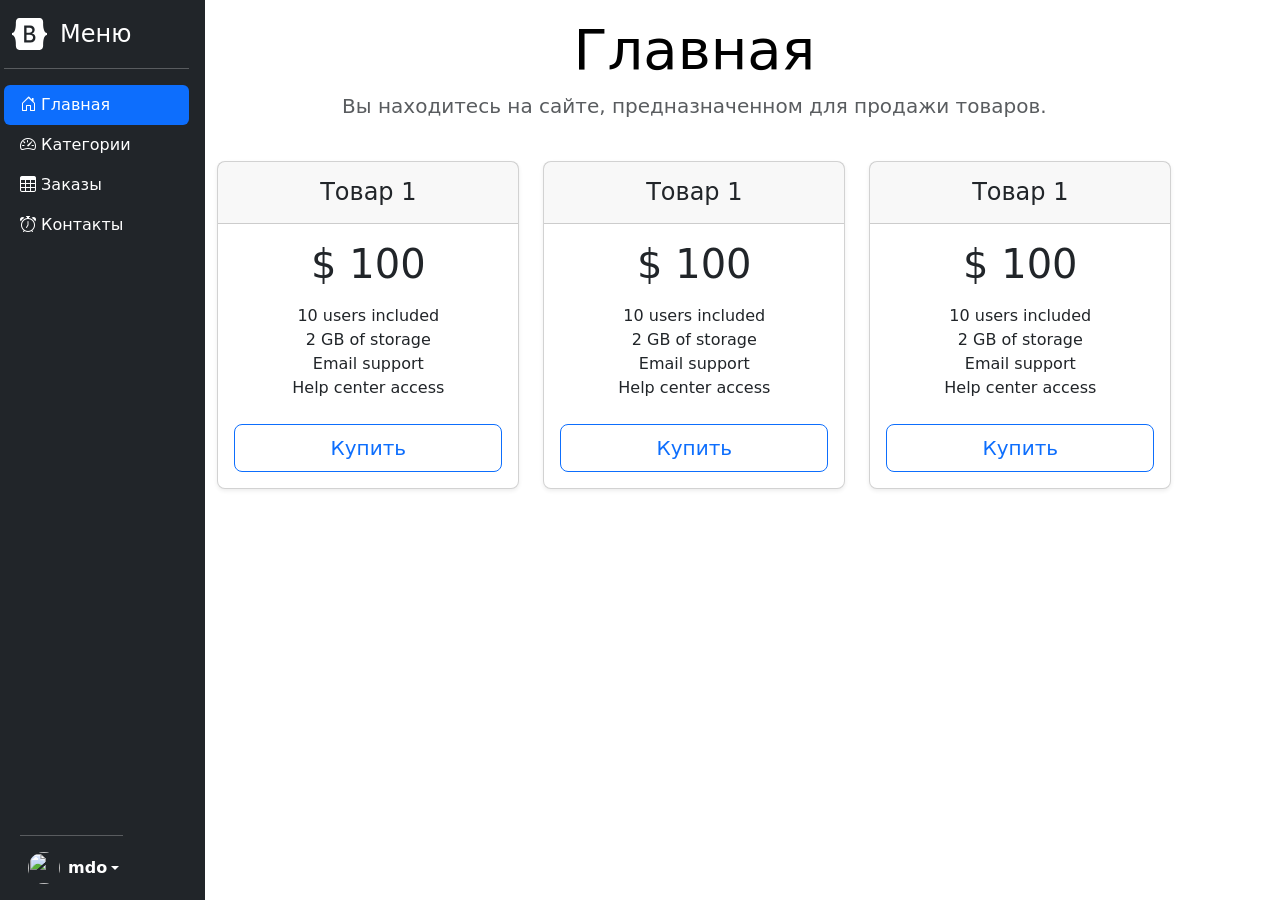
==== index.html @ ac0a966a "главная" ====
<!DOCTYPE html>
<html lang="ru">
<head>
    <meta charset="utf-8">
    <meta name="viewport" content="width=device-width, initial-scale=1">
    <title>
        Главная
    </title>
    <link href="css/bootstrap.rtl.css" rel="stylesheet">
    <link href="css/bootstrap.css" rel="stylesheet">
    <link rel="stylesheet" href="https://cdn.jsdelivr.net/npm/bootstrap-icons@1.13.1/font/bootstrap-icons.min.css">
    <script src="js/bootstrap.bundle.js"></script>
</head>
<body>
<div class="row " style="height: 100vh">
    <div class="col-2 bg-dark text-bg-dark position-relative" style="padding: 16px">
        <a href="#" class="d-flex align-items-center mb-3 mb-md-0 me-md-auto text-white text-decoration-none">
            <img src="brand/bootstrap-logo-white.svg" width="40" height="32" style="padding-right: 5px"
                 class="bi pe-none me-2">
            <span class="fs-4">Меню</span>
        </a>
        <hr>
        <ul class="nav nav-pills flex-column mb-auto">
            <li class="nav-item"><a href="index.html" class="nav-link active" aria-current="page">
                <i class="bi bi-house-door"></i>
                Главная
            </a></li>
            <li><a href="category.html" class="nav-link text-white">
                <i class="bi bi-speedometer2"></i>
                Категории
            </a></li>
            <li><a href="#" class="nav-link text-white">
                <i class="bi bi-table"></i>
                Заказы
            </a></li>
            <li><a href="#" class="nav-link text-white">
                <i class="bi bi-alarm"></i>
                Контакты
            </a></li>
        </ul>
        <div class="position-absolute bottom-0" style="padding: 16px">
            <hr>
            <div class="dropdown">
                <a href="#" class="d-flex align-items-center text-white text-decoration-none dropdown-toggle"
                   data-bs-toggle="dropdown" aria-expanded="false">
                    <img src="https://github.com/mdo.png" alt="" width="32" height="32" class="rounded-circle me-2">
                    <strong>mdo</strong> </a>
                <ul class="dropdown-menu dropdown-menu-dark text-small shadow">
                    <li><a class="dropdown-item" href="#">Профиль</a></li>
                    <li>
                        <hr class="dropdown-divider">
                    </li>
                    <li><a class="dropdown-item" href="#">Выход</a></li>
                </ul>
            </div>
        </div>
    </div>
    <div class="col-9">
        <div class="pricing-header p-3 pb-md-4 mx-auto text-center">
            <h1 class="display-4 fw-normal text-body-emphasis">
                Главная
            </h1>
            <p class="fs-5 text-body-secondary">
                Вы находитесь на сайте, предназначенном для продажи товаров.
            </p>
        </div>
        <main>
            <div class="row row-cols-1 row-cols-md-3 mb-3 text-center">
                <div class="col">
                    <div class="card mb-3 rounded-3 shadow-sm">
                        <div class="card-header py-3">
                            <h4 class="my-0 fw-normal">Товар 1</h4>
                        </div>
                        <div class="card-body"><h1 class="card-title pricing-card-title">$ 100</h1>
                            <ul class="list-unstyled mt-3 mb-4">
                                <li>10 users included</li>
                                <li>2 GB of storage</li>
                                <li>Email support</li>
                                <li>Help center access</li>
                            </ul>
                            <button type="button" class="w-100 btn btn-lg btn-outline-primary">Купить</button>
                        </div>
                    </div>
                </div>
                <div class="col">
                    <div class="card mb-3 rounded-3 shadow-sm">
                        <div class="card-header py-3">
                            <h4 class="my-0 fw-normal">Товар 1</h4>
                        </div>
                        <div class="card-body"><h1 class="card-title pricing-card-title">$ 100</h1>
                            <ul class="list-unstyled mt-3 mb-4">
                                <li>10 users included</li>
                                <li>2 GB of storage</li>
                                <li>Email support</li>
                                <li>Help center access</li>
                            </ul>
                            <button type="button" class="w-100 btn btn-lg btn-outline-primary">Купить</button>
                        </div>
                    </div>
                </div>
                <div class="col">
                    <div class="card mb-3 rounded-3 shadow-sm">
                        <div class="card-header py-3">
                            <h4 class="my-0 fw-normal">Товар 1</h4>
                        </div>
                        <div class="card-body"><h1 class="card-title pricing-card-title">$ 100</h1>
                            <ul class="list-unstyled mt-3 mb-4">
                                <li>10 users included</li>
                                <li>2 GB of storage</li>
                                <li>Email support</li>
                                <li>Help center access</li>
                            </ul>
                            <button type="button" class="w-100 btn btn-lg btn-outline-primary">Купить</button>
                        </div>
                    </div>
                </div>
            </div>
        </main>
    </div>
</div>
</body>
</html>
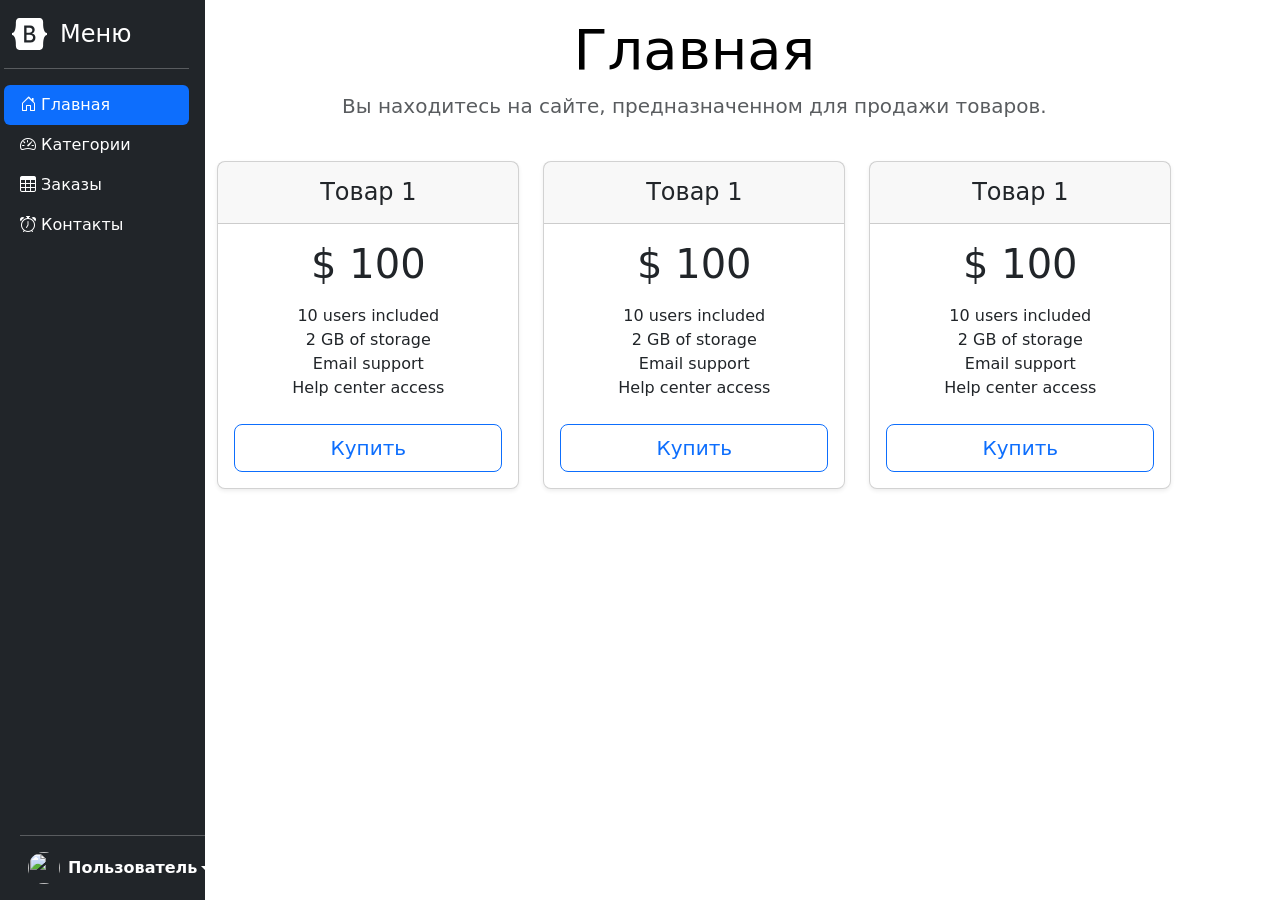
==== commit 1ae0484d: "контакты" ====
--- a/index.html
+++ b/index.html
@@ -29,11 +29,11 @@
                 <i class="bi bi-speedometer2"></i>
                 Категории
             </a></li>
-            <li><a href="#" class="nav-link text-white">
+            <li><a href="orders.html" class="nav-link text-white">
                 <i class="bi bi-table"></i>
                 Заказы
             </a></li>
-            <li><a href="#" class="nav-link text-white">
+            <li><a href="contact.html" class="nav-link text-white">
                 <i class="bi bi-alarm"></i>
                 Контакты
             </a></li>
@@ -44,7 +44,7 @@
                 <a href="#" class="d-flex align-items-center text-white text-decoration-none dropdown-toggle"
                    data-bs-toggle="dropdown" aria-expanded="false">
                     <img src="https://github.com/mdo.png" alt="" width="32" height="32" class="rounded-circle me-2">
-                    <strong>mdo</strong> </a>
+                    <strong>Пользователь</strong> </a>
                 <ul class="dropdown-menu dropdown-menu-dark text-small shadow">
                     <li><a class="dropdown-item" href="#">Профиль</a></li>
                     <li>
